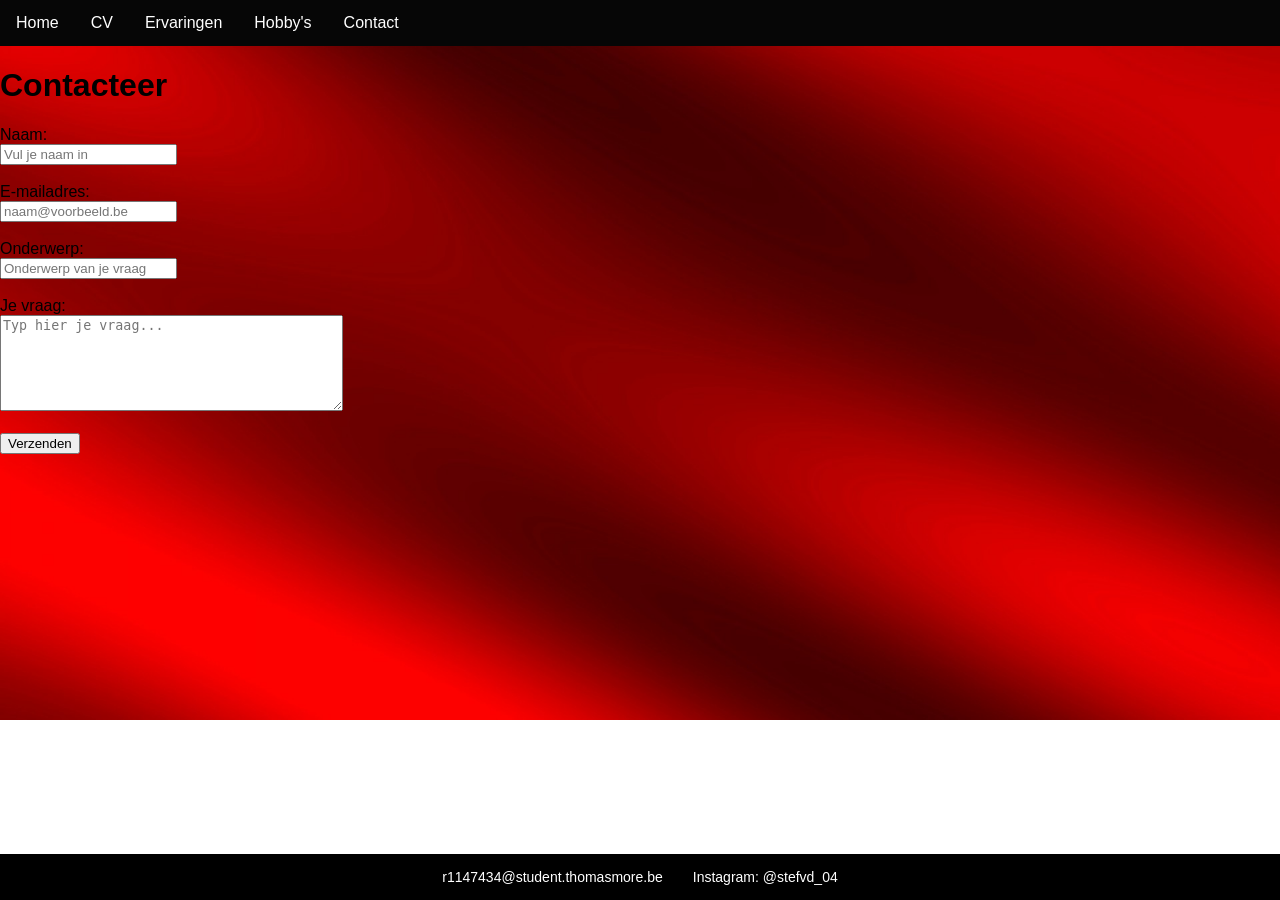
==== svd/contact.html @ 2f842d5c "Project1" ====
<!DOCTYPE html>
<html lang="en">
<head>
    <meta charset="UTF-8">
    <meta name="viewport" content="width=device-width, initial-scale=1.0">
    <title>Project1</title>
    <link rel="stylesheet" type="text/CSS" href="/css/contact.css">
<link rel="icon" href="/img/favicon.ico" type="image/x-icon">


</head>
<body>
    
    <ul>
        <li><a href="index.html">Home</a></li>
        <li><a href="cv.html">CV</a></li>
        <li><a href="ervaring.html">Ervaringen</a></li>
        <li><a href="hobby.html">Hobby's</a> </li>
        <li><a href="contact.html">Contact</a> </li>
    </ul>
    <h1>Contacteer</h1>

    <form action="https://formsubmit.co/r1147434@student.thomasmore.be"
          method="POST">

        <label for="naam">Naam:</label><br>
        <input type="text" id="naam" name="naam"
               placeholder="Vul je naam in" required>
        <br><br>

        <label for="email">E-mailadres:</label><br>
        <input type="email" id="email" name="email"
               placeholder="naam@voorbeeld.be" required>
        <br><br>

        <label for="onderwerp">Onderwerp:</label><br>
        <input type="text" id="onderwerp" name="onderwerp"
               placeholder="Onderwerp van je vraag" required>
        <br><br>

        <label for="vraag">Je vraag:</label><br>
        <textarea id="vraag" name="vraag"
                  rows="6" cols="40"
                  placeholder="Typ hier je vraag..."
                  required></textarea>
        <br><br>

        <input type="hidden" name="_subject"
               value="Nieuwe vraag via het contactformulier">

        <input type="hidden" name="_replyto" value="email">

        <button type="submit">Verzenden</button>

    </form>

        <div class="contact-balk">
        <a href="mailto:r1147434@student.thomasmore.be">
            r1147434@student.thomasmore.be
        </a>

        <a href="https://www.instagram.com/stefvd_04/"
           target="_blank"
           rel="noopener noreferrer">
            Instagram: @stefvd_04
        </a>
    </div>

    


    </body>
</html>
---- css/contact.css ----
body{
    font-family: 'Segoe UI', Tahoma, Geneva, Verdana, sans-serif;
    background:scroll;
    background-image: url(/img/achtergrond.jpg);
    background-size: cover;
    background-repeat: no-repeat;
    background-attachment: scroll;

}

ul{
    list-style-type: none;
    margin: 0;
    padding: 0;
    overflow: hidden;
    background-color: rgb(6, 6, 6);

}

li{
    float: left;
}

li a{
    display: block;
    color: white;
    padding: 14px 16px;
    text-decoration: none;
}

li a:hover{
    background-color: darkred;
}

    .contact-balk {
            position: fixed;
            bottom: 0;
            left: 0;
            width: 100%;
            background-color: #000000;
            color: #ffffff;
            display: flex;
            justify-content: center;
            align-items: center;
            gap: 30px;
            padding: 15px 20px;
            box-sizing: border-box;
            z-index: 9999;
            font-family: Arial, sans-serif;
            font-size: 14px;
        }

        .contact-balk a {
            color: #ffffff;
            text-decoration: none;
            transition: opacity 0.3s ease;
        }

        .contact-balk a:hover {
            opacity: 0.6;
        }

        body {
            margin: 0;
            padding-bottom: 60px;
        }

        @media (max-width: 480px) {
            .contact-balk {
                gap: 15px;
                font-size: 12px;
                padding: 15px 10px;
            }
        }
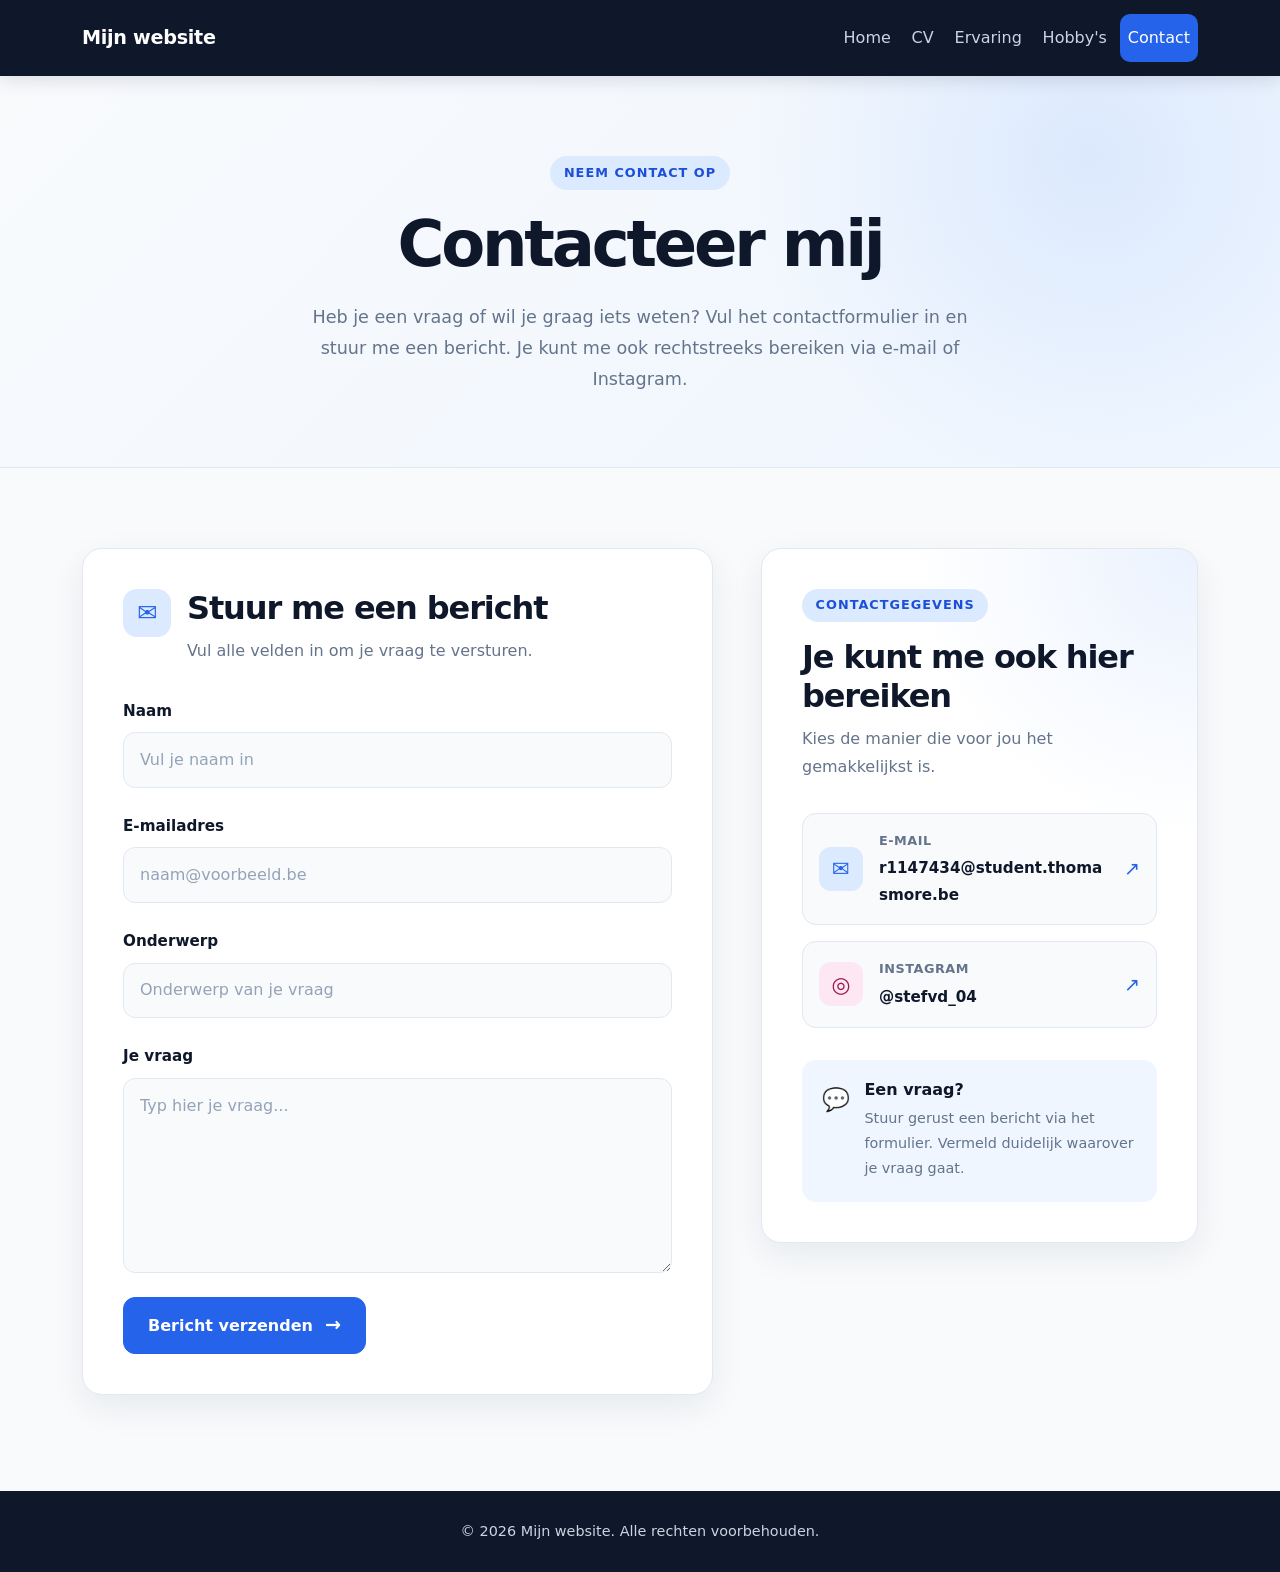
==== commit 2345191e: "Project 2" ====
--- a/svd/contact.html
+++ b/svd/contact.html
@@ -1,73 +1,246 @@
 <!DOCTYPE html>
-<html lang="en">
+<html lang="nl">
 <head>
     <meta charset="UTF-8">
     <meta name="viewport" content="width=device-width, initial-scale=1.0">
-    <title>Project1</title>
-    <link rel="stylesheet" type="text/CSS" href="/css/contact.css">
-<link rel="icon" href="/img/favicon.ico" type="image/x-icon">
-
-
+
+    <title>Contact | Mijn website</title>
+    <meta
+        name="description"
+        content="Neem contact met mij op via het contactformulier, e-mail of Instagram."
+    >
+
+    <link rel="icon" href="/img/favicon.ico" type="image/x-icon">
+
+    <!-- Bootstrap 5 -->
+    <link
+        href="https://cdn.jsdelivr.net/npm/bootstrap@5.3.8/dist/css/bootstrap.min.css"
+        rel="stylesheet"
+    >
+
+    <!-- Eigen CSS -->
+    <link rel="stylesheet" href="/css/contact.css">
 </head>
+
 <body>
-    
-    <ul>
-        <li><a href="index.html">Home</a></li>
-        <li><a href="cv.html">CV</a></li>
-        <li><a href="ervaring.html">Ervaringen</a></li>
-        <li><a href="hobby.html">Hobby's</a> </li>
-        <li><a href="contact.html">Contact</a> </li>
-    </ul>
-    <h1>Contacteer</h1>
-
-    <form action="https://formsubmit.co/r1147434@student.thomasmore.be"
-          method="POST">
-
-        <label for="naam">Naam:</label><br>
-        <input type="text" id="naam" name="naam"
-               placeholder="Vul je naam in" required>
-        <br><br>
-
-        <label for="email">E-mailadres:</label><br>
-        <input type="email" id="email" name="email"
-               placeholder="naam@voorbeeld.be" required>
-        <br><br>
-
-        <label for="onderwerp">Onderwerp:</label><br>
-        <input type="text" id="onderwerp" name="onderwerp"
-               placeholder="Onderwerp van je vraag" required>
-        <br><br>
-
-        <label for="vraag">Je vraag:</label><br>
-        <textarea id="vraag" name="vraag"
-                  rows="6" cols="40"
-                  placeholder="Typ hier je vraag..."
-                  required></textarea>
-        <br><br>
-
-        <input type="hidden" name="_subject"
-               value="Nieuwe vraag via het contactformulier">
-
-        <input type="hidden" name="_replyto" value="email">
-
-        <button type="submit">Verzenden</button>
-
-    </form>
-
-        <div class="contact-balk">
-        <a href="mailto:r1147434@student.thomasmore.be">
-            r1147434@student.thomasmore.be
-        </a>
-
-        <a href="https://www.instagram.com/stefvd_04/"
-           target="_blank"
-           rel="noopener noreferrer">
-            Instagram: @stefvd_04
-        </a>
-    </div>
-
-    
-
-
-    </body>
-</html>+
+    <!-- Navigatie -->
+    <nav class="navbar navbar-expand-lg navbar-dark site-navbar sticky-top">
+        <div class="container">
+            <a class="navbar-brand fw-bold" href="index.html">Mijn website</a>
+
+            <button
+                class="navbar-toggler"
+                type="button"
+                data-bs-toggle="collapse"
+                data-bs-target="#mainNavbar"
+                aria-controls="mainNavbar"
+                aria-expanded="false"
+                aria-label="Navigatie openen of sluiten"
+            >
+                <span class="navbar-toggler-icon"></span>
+            </button>
+
+            <div class="collapse navbar-collapse" id="mainNavbar">
+                <ul class="navbar-nav ms-auto">
+                    <li class="nav-item">
+                        <a class="nav-link" href="index.html">Home</a>
+                    </li>
+                    <li class="nav-item">
+                        <a class="nav-link" href="cv.html">CV</a>
+                    </li>
+                    <li class="nav-item">
+                        <a class="nav-link" href="ervaring.html">Ervaring</a>
+                    </li>
+                    <li class="nav-item">
+                        <a class="nav-link" href="hobby.html">Hobby's</a>
+                    </li>
+                    <li class="nav-item">
+                        <a class="nav-link active" href="contact.html" aria-current="page">
+                            Contact
+                        </a>
+                    </li>
+                </ul>
+            </div>
+        </div>
+    </nav>
+
+    <main>
+        <!-- Introductie -->
+        <section class="contact-hero">
+            <div class="container text-center">
+                <span class="section-label">Neem contact op</span>
+                <h1>Contacteer mij</h1>
+                <p>
+                    Heb je een vraag of wil je graag iets weten?
+                    Vul het contactformulier in en stuur me een bericht.
+                    Je kunt me ook rechtstreeks bereiken via e-mail of Instagram.
+                </p>
+            </div>
+        </section>
+
+        <!-- Contactformulier en contactgegevens -->
+        <section class="contact-section">
+            <div class="container">
+                <div class="row g-4 g-lg-5 align-items-start">
+
+                    <!-- Contactformulier -->
+                    <div class="col-lg-7">
+                        <div class="contact-card">
+                            <div class="card-heading">
+                                <span class="card-icon" aria-hidden="true">✉</span>
+                                <div>
+                                    <h2>Stuur me een bericht</h2>
+                                    <p>Vul alle velden in om je vraag te versturen.</p>
+                                </div>
+                            </div>
+
+                            <form
+                                action="https://formsubmit.co/r1147434@student.thomasmore.be"
+                                method="POST"
+                            >
+                                <div class="mb-4">
+                                    <label for="naam" class="form-label">Naam</label>
+                                    <input
+                                        type="text"
+                                        class="form-control"
+                                        id="naam"
+                                        name="naam"
+                                        placeholder="Vul je naam in"
+                                        autocomplete="name"
+                                        required
+                                    >
+                                </div>
+
+                                <div class="mb-4">
+                                    <label for="email" class="form-label">
+                                        E-mailadres
+                                    </label>
+                                    <input
+                                        type="email"
+                                        class="form-control"
+                                        id="email"
+                                        name="email"
+                                        placeholder="naam@voorbeeld.be"
+                                        autocomplete="email"
+                                        required
+                                    >
+                                </div>
+
+                                <div class="mb-4">
+                                    <label for="onderwerp" class="form-label">
+                                        Onderwerp
+                                    </label>
+                                    <input
+                                        type="text"
+                                        class="form-control"
+                                        id="onderwerp"
+                                        name="onderwerp"
+                                        placeholder="Onderwerp van je vraag"
+                                        required
+                                    >
+                                </div>
+
+                                <div class="mb-4">
+                                    <label for="vraag" class="form-label">
+                                        Je vraag
+                                    </label>
+                                    <textarea
+                                        class="form-control"
+                                        id="vraag"
+                                        name="vraag"
+                                        rows="6"
+                                        placeholder="Typ hier je vraag..."
+                                        required
+                                    ></textarea>
+                                </div>
+
+                                <input
+                                    type="hidden"
+                                    name="_subject"
+                                    value="Nieuwe vraag via het contactformulier"
+                                >
+
+                                <!-- Laat FormSubmit het ingevulde e-mailadres
+                                     gebruiken als antwoordadres. -->
+                                <input
+                                    type="hidden"
+                                    name="_replyto"
+                                    value="%email"
+                                >
+
+                                <button type="submit" class="btn btn-primary submit-button">
+                                    Bericht verzenden
+                                    <span aria-hidden="true">→</span>
+                                </button>
+                            </form>
+                        </div>
+                    </div>
+
+                    <!-- Contactinformatie -->
+                    <div class="col-lg-5">
+                        <aside class="contact-info-card">
+                            <span class="section-label">Contactgegevens</span>
+                            <h2>Je kunt me ook hier bereiken</h2>
+                            <p class="contact-info-intro">
+                                Kies de manier die voor jou het gemakkelijkst is.
+                            </p>
+
+                            <a
+                                class="contact-link"
+                                href="mailto:r1147434@student.thomasmore.be"
+                            >
+                                <span class="contact-link-icon" aria-hidden="true">✉</span>
+                                <span class="contact-link-text">
+                                    <span class="contact-link-label">E-mail</span>
+                                    <span class="contact-link-value">
+                                        r1147434@student.thomasmore.be
+                                    </span>
+                                </span>
+                                <span class="contact-arrow" aria-hidden="true">↗</span>
+                            </a>
+
+                            <a
+                                class="contact-link"
+                                href="https://www.instagram.com/stefvd_04/"
+                                target="_blank"
+                                rel="noopener noreferrer"
+                            >
+                                <span class="contact-link-icon instagram-icon" aria-hidden="true">◎</span>
+                                <span class="contact-link-text">
+                                    <span class="contact-link-label">Instagram</span>
+                                    <span class="contact-link-value">@stefvd_04</span>
+                                </span>
+                                <span class="contact-arrow" aria-hidden="true">↗</span>
+                            </a>
+
+                            <div class="contact-note">
+                                <span class="note-icon" aria-hidden="true">💬</span>
+                                <div>
+                                    <h3>Een vraag?</h3>
+                                    <p class="mb-0">
+                                        Stuur gerust een bericht via het formulier.
+                                        Vermeld duidelijk waarover je vraag gaat.
+                                    </p>
+                                </div>
+                            </div>
+                        </aside>
+                    </div>
+
+                </div>
+            </div>
+        </section>
+    </main>
+
+    <!-- Footer -->
+    <footer class="site-footer">
+        <div class="container text-center">
+            <p class="mb-0">&copy; 2026 Mijn website. Alle rechten voorbehouden.</p>
+        </div>
+    </footer>
+
+    <script
+        src="https://cdn.jsdelivr.net/npm/bootstrap@5.3.8/dist/js/bootstrap.bundle.min.js"
+    ></script>
+</body>
+</html>
--- a/css/contact.css
+++ b/css/contact.css
@@ -1,74 +1,460 @@
-body{
-    font-family: 'Segoe UI', Tahoma, Geneva, Verdana, sans-serif;
-    background:scroll;
-    background-image: url(/img/achtergrond.jpg);
-    background-size: cover;
-    background-repeat: no-repeat;
-    background-attachment: scroll;
-
-}
-
-ul{
-    list-style-type: none;
+/* ==============================
+   Algemene instellingen
+============================== */
+
+:root {
+    --primary: #2563eb;
+    --primary-dark: #1d4ed8;
+    --dark: #0f172a;
+    --text: #334155;
+    --muted: #64748b;
+    --light: #f1f5f9;
+    --white: #ffffff;
+    --border: #e2e8f0;
+    --radius: 20px;
+    --shadow: 0 12px 35px rgba(15, 23, 42, 0.07);
+}
+
+* {
+    box-sizing: border-box;
+}
+
+html {
+    scroll-behavior: smooth;
+}
+
+body {
     margin: 0;
-    padding: 0;
-    overflow: hidden;
-    background-color: rgb(6, 6, 6);
-
-}
-
-li{
-    float: left;
-}
-
-li a{
-    display: block;
-    color: white;
-    padding: 14px 16px;
+    font-family: system-ui, -apple-system, BlinkMacSystemFont, "Segoe UI",
+        sans-serif;
+    color: var(--text);
+    background-color: var(--white);
+    line-height: 1.75;
+}
+
+h1,
+h2,
+h3 {
+    color: var(--dark);
+    font-weight: 750;
+    line-height: 1.2;
+}
+
+p {
+    color: var(--muted);
+}
+
+/* ==============================
+   Navigatie
+============================== */
+
+.site-navbar {
+    background-color: var(--dark);
+    padding: 0.9rem 0;
+    box-shadow: 0 4px 18px rgba(15, 23, 42, 0.12);
+}
+
+.site-navbar .navbar-brand {
+    color: var(--white);
+    font-size: 1.2rem;
+    letter-spacing: -0.3px;
+}
+
+.site-navbar .navbar-brand:hover {
+    color: #bfdbfe;
+}
+
+.site-navbar .navbar-nav {
+    gap: 0.3rem;
+}
+
+.site-navbar .nav-link {
+    padding: 0.6rem 0.9rem;
+    color: #cbd5e1;
+    border-radius: 10px;
+    font-weight: 500;
+    transition: background-color 0.2s ease, color 0.2s ease;
+}
+
+.site-navbar .nav-link:hover,
+.site-navbar .nav-link:focus {
+    color: var(--white);
+    background-color: rgba(255, 255, 255, 0.09);
+}
+
+.site-navbar .nav-link.active {
+    color: var(--white);
+    background-color: var(--primary);
+}
+
+.site-navbar .navbar-toggler {
+    border-color: rgba(255, 255, 255, 0.35);
+    box-shadow: none;
+}
+
+.site-navbar .navbar-toggler:focus {
+    box-shadow: 0 0 0 3px rgba(96, 165, 250, 0.3);
+}
+
+/* ==============================
+   Introductie
+============================== */
+
+.contact-hero {
+    padding: 5rem 0 4.5rem;
+    background:
+        radial-gradient(
+            circle at 85% 20%,
+            rgba(59, 130, 246, 0.12),
+            transparent 30%
+        ),
+        linear-gradient(135deg, #f8fafc, #eff6ff);
+    border-bottom: 1px solid var(--border);
+}
+
+.contact-hero .container {
+    max-width: 850px;
+}
+
+.section-label {
+    display: inline-block;
+    margin-bottom: 1rem;
+    padding: 0.35rem 0.85rem;
+    color: var(--primary-dark);
+    background-color: #dbeafe;
+    border-radius: 999px;
+    font-size: 0.8rem;
+    font-weight: 750;
+    letter-spacing: 0.08em;
+    text-transform: uppercase;
+}
+
+.contact-hero h1 {
+    margin-bottom: 1.25rem;
+    font-size: clamp(2.5rem, 5vw, 4rem);
+    letter-spacing: -0.05em;
+}
+
+.contact-hero p {
+    max-width: 680px;
+    margin: 0 auto;
+    font-size: 1.1rem;
+}
+
+/* ==============================
+   Hoofdindeling
+============================== */
+
+.contact-section {
+    padding: 5rem 0 6rem;
+    background-color: #f8fafc;
+}
+
+/* ==============================
+   Contactformulier
+============================== */
+
+.contact-card,
+.contact-info-card {
+    height: 100%;
+    padding: clamp(1.5rem, 4vw, 2.5rem);
+    background-color: var(--white);
+    border: 1px solid var(--border);
+    border-radius: var(--radius);
+    box-shadow: var(--shadow);
+}
+
+.card-heading {
+    display: flex;
+    align-items: flex-start;
+    gap: 1rem;
+    margin-bottom: 2rem;
+}
+
+.card-icon {
+    display: flex;
+    flex: 0 0 48px;
+    align-items: center;
+    justify-content: center;
+    width: 48px;
+    height: 48px;
+    color: var(--primary);
+    background-color: #dbeafe;
+    border-radius: 14px;
+    font-size: 1.5rem;
+}
+
+.card-heading h2,
+.contact-info-card h2 {
+    margin-bottom: 0.6rem;
+    font-size: clamp(1.5rem, 3vw, 2rem);
+    letter-spacing: -0.035em;
+}
+
+.card-heading p {
+    margin-bottom: 0;
+}
+
+.form-label {
+    margin-bottom: 0.5rem;
+    color: var(--dark);
+    font-size: 0.95rem;
+    font-weight: 650;
+}
+
+.form-control {
+    min-height: 50px;
+    padding: 0.8rem 1rem;
+    color: var(--text);
+    background-color: #f8fafc;
+    border: 1px solid var(--border);
+    border-radius: 12px;
+    font: inherit;
+    transition: border-color 0.2s ease, box-shadow 0.2s ease,
+        background-color 0.2s ease;
+}
+
+.form-control::placeholder {
+    color: #94a3b8;
+}
+
+.form-control:hover {
+    border-color: #cbd5e1;
+}
+
+.form-control:focus {
+    color: var(--text);
+    background-color: var(--white);
+    border-color: var(--primary);
+    box-shadow: 0 0 0 4px rgba(37, 99, 235, 0.12);
+}
+
+textarea.form-control {
+    min-height: 160px;
+    resize: vertical;
+}
+
+.submit-button {
+    display: inline-flex;
+    align-items: center;
+    justify-content: center;
+    gap: 0.75rem;
+    min-height: 50px;
+    padding: 0.8rem 1.5rem;
+    background-color: var(--primary);
+    border-color: var(--primary);
+    border-radius: 12px;
+    font-weight: 650;
+    transition: background-color 0.2s ease, transform 0.2s ease,
+        box-shadow 0.2s ease;
+}
+
+.submit-button:hover,
+.submit-button:focus-visible {
+    background-color: var(--primary-dark);
+    border-color: var(--primary-dark);
+    box-shadow: 0 8px 20px rgba(37, 99, 235, 0.2);
+    transform: translateY(-1px);
+}
+
+.submit-button span {
+    font-size: 1.2rem;
+    transition: transform 0.2s ease;
+}
+
+.submit-button:hover span {
+    transform: translateX(3px);
+}
+
+/* ==============================
+   Contactgegevens
+============================== */
+
+.contact-info-card {
+    background:
+        radial-gradient(
+            circle at 100% 0%,
+            rgba(59, 130, 246, 0.1),
+            transparent 35%
+        ),
+        var(--white);
+}
+
+.contact-info-card > .section-label {
+    margin-bottom: 1rem;
+}
+
+.contact-info-intro {
+    margin-bottom: 2rem;
+}
+
+.contact-link {
+    display: flex;
+    align-items: center;
+    gap: 1rem;
+    margin-bottom: 1rem;
+    padding: 1rem;
+    color: var(--text);
     text-decoration: none;
-}
-
-li a:hover{
-    background-color: darkred;
-}
-
-    .contact-balk {
-            position: fixed;
-            bottom: 0;
-            left: 0;
-            width: 100%;
-            background-color: #000000;
-            color: #ffffff;
-            display: flex;
-            justify-content: center;
-            align-items: center;
-            gap: 30px;
-            padding: 15px 20px;
-            box-sizing: border-box;
-            z-index: 9999;
-            font-family: Arial, sans-serif;
-            font-size: 14px;
-        }
-
-        .contact-balk a {
-            color: #ffffff;
-            text-decoration: none;
-            transition: opacity 0.3s ease;
-        }
-
-        .contact-balk a:hover {
-            opacity: 0.6;
-        }
-
-        body {
-            margin: 0;
-            padding-bottom: 60px;
-        }
-
-        @media (max-width: 480px) {
-            .contact-balk {
-                gap: 15px;
-                font-size: 12px;
-                padding: 15px 10px;
-            }
-        }+    background-color: #f8fafc;
+    border: 1px solid var(--border);
+    border-radius: 14px;
+    transition: border-color 0.2s ease, background-color 0.2s ease,
+        transform 0.2s ease;
+}
+
+.contact-link:hover {
+    color: var(--text);
+    background-color: #eff6ff;
+    border-color: #bfdbfe;
+    transform: translateY(-2px);
+}
+
+.contact-link-icon {
+    display: flex;
+    flex: 0 0 44px;
+    align-items: center;
+    justify-content: center;
+    width: 44px;
+    height: 44px;
+    color: var(--primary);
+    background-color: #dbeafe;
+    border-radius: 12px;
+    font-size: 1.35rem;
+}
+
+.instagram-icon {
+    color: #9d174d;
+    background-color: #fce7f3;
+}
+
+.contact-link-text {
+    display: flex;
+    flex: 1;
+    flex-direction: column;
+    min-width: 0;
+}
+
+.contact-link-label {
+    margin-bottom: 0.2rem;
+    color: var(--muted);
+    font-size: 0.8rem;
+    font-weight: 650;
+    text-transform: uppercase;
+    letter-spacing: 0.04em;
+}
+
+.contact-link-value {
+    overflow-wrap: anywhere;
+    color: var(--dark);
+    font-size: 0.95rem;
+    font-weight: 650;
+}
+
+.contact-arrow {
+    align-self: center;
+    color: var(--primary);
+    font-size: 1.2rem;
+}
+
+.contact-note {
+    display: flex;
+    gap: 0.9rem;
+    margin-top: 2rem;
+    padding: 1.25rem;
+    background-color: #eff6ff;
+    border-radius: 14px;
+}
+
+.note-icon {
+    flex-shrink: 0;
+    font-size: 1.4rem;
+}
+
+.contact-note h3 {
+    margin-bottom: 0.45rem;
+    font-size: 1rem;
+}
+
+.contact-note p {
+    font-size: 0.9rem;
+}
+
+/* ==============================
+   Footer
+============================== */
+
+.site-footer {
+    padding: 1.75rem 0;
+    color: #cbd5e1;
+    background-color: var(--dark);
+}
+
+.site-footer p {
+    color: #cbd5e1;
+    font-size: 0.9rem;
+}
+
+/* ==============================
+   Responsive ontwerp
+============================== */
+
+@media (max-width: 991.98px) {
+    .site-navbar .navbar-nav {
+        gap: 0.15rem;
+        padding-top: 1rem;
+    }
+
+    .site-navbar .nav-link {
+        padding: 0.7rem 0.85rem;
+    }
+
+    .contact-section {
+        padding: 3.5rem 0 4rem;
+    }
+}
+
+@media (max-width: 767.98px) {
+    .contact-hero {
+        padding: 3.75rem 0;
+    }
+
+    .contact-hero p {
+        font-size: 1rem;
+    }
+
+    .contact-card,
+    .contact-info-card {
+        padding: 1.5rem;
+        border-radius: 16px;
+    }
+
+    .card-heading {
+        gap: 0.8rem;
+    }
+
+    .card-icon {
+        flex-basis: 42px;
+        width: 42px;
+        height: 42px;
+    }
+
+    .submit-button {
+        width: 100%;
+    }
+}
+
+/* Minder animatie indien ingesteld op het toestel */
+@media (prefers-reduced-motion: reduce) {
+    html {
+        scroll-behavior: auto;
+    }
+
+    *,
+    *::before,
+    *::after {
+        transition-duration: 0.01ms !important;
+        animation-duration: 0.01ms !important;
+        animation-iteration-count: 1 !important;
+    }
+}
